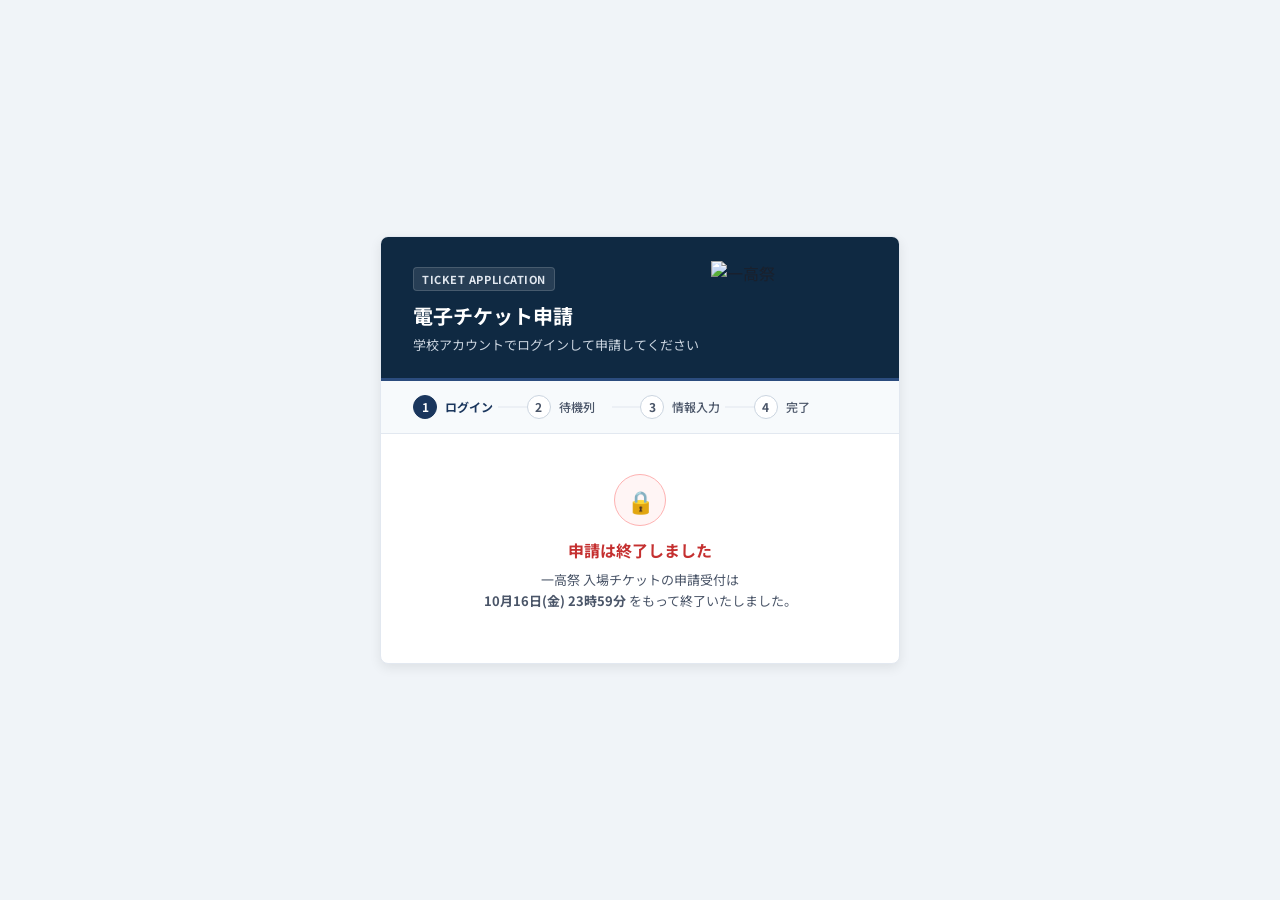
==== ticket-form/index.html @ 7c97e01b "Update index.html" ====
<!DOCTYPE html>
<html lang="ja">
<head>
  <meta charset="UTF-8">
  <meta name="viewport" content="width=device-width, initial-scale=1">
  <title>一高祭 入場チケット申請</title>
  <link rel="icon" href="logo_sc.png" type="image/png">
  <link rel="preconnect" href="https://fonts.googleapis.com">
  <link rel="preconnect" href="https://fonts.gstatic.com" crossorigin>
  <link href="https://fonts.googleapis.com/css2?family=Noto+Sans+JP:wght@400;500;700&display=swap" rel="stylesheet">
  <script src="https://accounts.google.com/gsi/client" async defer></script>
  <!-- Google tag (gtag.js) -->
<script async src="https://www.googletagmanager.com/gtag/js?id=G-7MCVTZVKM4"></script>
<script>
  window.dataLayer = window.dataLayer || [];
  function gtag(){dataLayer.push(arguments);}
  gtag('js', new Date());

  gtag('config', 'G-7MCVTZVKM4');
</script>
  <style>
    /* ===== リセット & ベース ===== */
    *, *::before, *::after { box-sizing: border-box; margin: 0; padding: 0; }

    :root {
      --navy:      #1a365d;
      --navy-dark: #0f2942;
      --navy-mid:  #2b4c7e;
      --gold:      #c59b27;
      --gold-light:#fefcbf;
      --green:     #2f855a;
      --green-bg:  #f0fff4;
      --red:       #c53030;
      --red-bg:    #fff5f5;
      --orange:    #dd6b20;
      --gray-100:  #f7fafc;
      --gray-200:  #edf2f7;
      --gray-300:  #e2e8f0;
      --gray-400:  #cbd5e0;
      --gray-600:  #4a5568;
      --gray-800:  #1a202c;
      --white:     #ffffff;
      --radius-sm: 4px;
      --radius-md: 6px;
      --radius-lg: 8px;
      --shadow-card: 0 4px 12px rgba(0, 0, 0, 0.08);
      --transition: 0.15s ease-in-out;
    }

    @media (prefers-reduced-motion: reduce) {
      *, *::before, *::after { animation-duration: 0.01ms !important; transition-duration: 0.01ms !important; }
    }

    html { font-size: 16px; }

    body {
      font-family: 'Noto Sans JP', -apple-system, BlinkMacSystemFont, "Segoe UI", Roboto, sans-serif;
      background-color: #f0f4f8;
      color: var(--gray-800);
      min-height: 100vh;
      display: flex;
      align-items: center;
      justify-content: center;
      padding: 20px;
    }

    /* ===== カード ===== */
    .card {
      background: var(--white);
      border-radius: var(--radius-lg);
      border: 1px solid var(--gray-300);
      box-shadow: var(--shadow-card);
      max-width: 520px;
      width: 100%;
      overflow: hidden;
      position: relative;
    }

    /* ===== ローディングオーバーレイ ===== */
    .loading-overlay {
      position: absolute;
      inset: 0;
      background: rgba(255,255,255,0.85);
      display: none;
      align-items: center;
      justify-content: center;
      z-index: 60;
    }
    .loading-overlay.show { display: flex; }
    .loading-panel {
      background: var(--white);
      padding: 20px 24px;
      border-radius: var(--radius-md);
      border: 1px solid var(--gray-300);
      display: flex;
      gap: 14px;
      align-items: center;
      box-shadow: 0 4px 12px rgba(0,0,0,0.1);
      min-width: 220px;
    }
    .loader {
      width: 28px; height: 28px;
      border-radius: 50%;
      border: 3px solid var(--gray-200);
      border-top-color: var(--navy);
      animation: spin 0.8s linear infinite;
      flex-shrink: 0;
    }
    .loading-text { font-size: 14px; color: var(--gray-800); font-weight: 700; }
    @keyframes spin { to { transform: rotate(360deg); } }

    /* ===== ヘッダー ===== */
    .card-header {
      background: var(--navy-dark);
      padding: 28px 32px 24px;
      position: relative;
      border-bottom: 3px solid var(--navy-mid);
    }
    .header-badge {
      display: inline-block;
      background: rgba(255,255,255,0.1);
      color: #e2e8f0;
      font-size: 11px;
      font-weight: 700;
      letter-spacing: 0.05em;
      padding: 3px 8px;
      border-radius: var(--radius-sm);
      margin-bottom: 12px;
      border: 1px solid rgba(255,255,255,0.15);
    }
    .card-header h1 {
      color: var(--white);
      font-size: 20px;
      font-weight: 700;
      line-height: 1.3;
      position: relative;
    }
    .card-header p {
      color: #cbd5e0;
      font-size: 13px;
      margin-top: 6px;
      position: relative;
    }
    .festival-logo {
      position: absolute;
      top: 24px;
      right: 28px;
      width: 160px;
      height: auto;
      z-index: 2;
    }

    /* ===== ステップインジケーター ===== */
    .steps {
      display: flex;
      align-items: center;
      padding: 14px 32px;
      background: var(--gray-100);
      border-bottom: 1px solid var(--gray-300);
    }
    .step {
      display: flex;
      align-items: center;
      gap: 8px;
      flex: 1;
      position: relative;
    }
    .step:not(:last-child)::after {
      content: '';
      position: absolute;
      right: 0;
      top: 50%;
      transform: translateY(-50%);
      width: calc(100% - 85px);
      height: 1px;
      background: var(--gray-300);
      left: 85px;
    }
    .step.done:not(:last-child)::after { background: var(--gray-400); }
    .step-icon {
      width: 24px; height: 24px;
      border-radius: 50%;
      background: var(--white);
      border: 1px solid var(--gray-400);
      color: var(--gray-600);
      font-size: 12px;
      font-weight: 700;
      display: flex; align-items: center; justify-content: center;
      flex-shrink: 0;
    }
    .step.active .step-icon { background: var(--navy); border-color: var(--navy); color: var(--white); }
    .step.done .step-icon { background: var(--gray-600); border-color: var(--gray-600); color: var(--white); }
    .step-label {
      font-size: 12px;
      color: var(--gray-600);
      font-weight: 500;
      white-space: nowrap;
    }
    .step.active .step-label { color: var(--navy); font-weight: 700; }
    .step.done .step-label { color: var(--gray-600); }

    /* ===== コンテンツ ===== */
    .card-body { padding: 32px; }

    /* ===== セクション表示制御 ===== */
    .section {
      display: none;
    }
    .section.active { display: block; }

    /* ===== ログイン画面 ===== */
    .login-intro {
      text-align: center;
      padding: 8px 0 20px;
    }
    .login-icon {
      width: 52px; height: 52px;
      background: var(--gray-100);
      border: 1px solid var(--gray-300);
      border-radius: 50%;
      display: flex; align-items: center; justify-content: center;
      margin: 0 auto 12px;
      font-size: 22px;
    }
    .login-intro h2 {
      font-size: 16px; font-weight: 700; color: var(--gray-800);
      margin-bottom: 6px;
    }
    .login-intro p {
      font-size: 13px; color: var(--gray-600); line-height: 1.6;
    }
    .login-divider {
      text-align: center;
      position: relative;
      margin: 20px 0;
      color: var(--gray-600);
      font-size: 12px;
    }
    .login-divider::before, .login-divider::after {
      content: '';
      position: absolute;
      top: 50%; width: 35%; height: 1px;
      background: var(--gray-300);
    }
    .login-divider::before { left: 0; }
    .login-divider::after { right: 0; }
    .google-btn-wrap {
      display: flex; justify-content: center;
    }
    .info-box {
      background: var(--gray-100);
      border: 1px solid var(--gray-300);
      border-radius: var(--radius-sm);
      padding: 12px;
      font-size: 12px;
      color: var(--gray-600);
      display: flex; gap: 8px; align-items: flex-start;
      margin-top: 20px;
      line-height: 1.5;
    }
    .info-box .icon { flex-shrink: 0; color: var(--navy); }

    /* ===== 待機列画面 ===== */
    .waiting-wrap {
      text-align: center;
      padding: 8px 0 4px;
    }

    .waiting-icon {
      width: 64px;
      height: 64px;
      margin: 0 auto 16px;
      border-radius: 50%;
      background: var(--gray-100);
      border: 1px solid var(--gray-300);
      display: flex;
      align-items: center;
      justify-content: center;
      font-size: 28px;
    }

    .waiting-wrap h2 {
      font-size: 18px;
      font-weight: 700;
      color: var(--gray-800);
      margin-bottom: 8px;
    }

    .waiting-wrap > p {
      font-size: 13px;
      color: var(--gray-600);
      line-height: 1.6;
    }

    .waiting-position-card {
      margin: 22px 0 16px;
      padding: 20px 16px;
      background: var(--gray-100);
      border: 1px solid var(--gray-300);
      border-radius: var(--radius-md);
    }

    .waiting-position-label {
      font-size: 12px;
      color: var(--gray-600);
      margin-bottom: 4px;
    }

    .waiting-position {
      font-size: 34px;
      line-height: 1.2;
      font-weight: 700;
      color: var(--navy);
    }

    .waiting-position small {
      font-size: 16px;
      font-weight: 700;
    }

    .waiting-time {
      margin-top: 12px;
      font-size: 13px;
      color: var(--gray-600);
    }

    .waiting-time strong {
      color: var(--gray-800);
    }

    .waiting-progress {
      height: 5px;
      margin-top: 20px;
      background: var(--gray-200);
      border-radius: 3px;
      overflow: hidden;
    }

    .waiting-progress::before {
      content: '';
      display: block;
      width: 35%;
      height: 100%;
      background: var(--navy);
      border-radius: 3px;
      animation: waitingProgress 1.6s ease-in-out infinite alternate;
    }

    @keyframes waitingProgress {
      from { transform: translateX(-100%); }
      to { transform: translateX(285%); }
    }

    .waiting-note {
      margin-top: 18px;
      padding: 12px;
      text-align: left;
      background: var(--red-bg);
      border: 1px solid #feb2b2;
      border-radius: var(--radius-sm);
      color: var(--red);
      font-size: 12px;
      line-height: 1.6;
    }

    .waiting-status {
      margin-top: 12px;
      font-size: 11px;
      color: var(--gray-600);
    }

    /* ===== ユーザー情報バー ===== */
    .user-bar {
      display: flex;
      align-items: center;
      gap: 8px;
      background: var(--gray-100);
      border: 1px solid var(--gray-300);
      border-radius: var(--radius-sm);
      padding: 10px 12px;
      margin-bottom: 24px;
      font-size: 13px;
      color: var(--navy);
      font-weight: 500;
    }
    .user-bar .icon { font-size: 16px; }

    /* ===== フォームグループ ===== */
    .form-group { margin-bottom: 20px; }
    .form-label {
      display: flex;
      align-items: center;
      gap: 6px;
      font-size: 13px;
      font-weight: 700;
      color: var(--gray-800);
      margin-bottom: 6px;
    }
    .form-label .label-icon { font-size: 14px; }
    .required-badge {
      font-size: 10px;
      background: var(--red);
      color: white;
      padding: 1px 5px;
      border-radius: 2px;
      font-weight: 500;
    }

    input[type="text"] {
      width: 100%;
      padding: 10px 12px;
      border: 1px solid var(--gray-400);
      border-radius: var(--radius-sm);
      font-size: 14px;
      font-family: inherit;
      color: var(--gray-800);
      background: var(--white);
      transition: border-color var(--transition);
      outline: none;
    }
    input[type="text"]:focus {
      border-color: var(--navy);
      box-shadow: 0 0 0 2px rgba(26,54,93,0.15);
    }
    input[type="text"]::placeholder { color: var(--gray-400); }

    select {
      width: 100%;
      padding: 10px 12px;
      border: 1px solid var(--gray-400);
      border-radius: var(--radius-sm);
      font-size: 14px;
      font-family: inherit;
      color: var(--gray-800);
      background: var(--white);
      appearance: none;
      background-image: url("data:image/svg+xml,%3Csvg xmlns='http://www.w3.org/2000/svg' width='12' height='12' viewBox='0 0 24 24' fill='none' stroke='%234a5568' stroke-width='2'%3E%3Cpath d='M6 9l6 6 6-6'/%3E%3C/svg%3E");
      background-repeat: no-repeat;
      background-position: right 12px center;
      cursor: pointer;
      transition: border-color var(--transition);
      outline: none;
    }
    select:focus {
      border-color: var(--navy);
      box-shadow: 0 0 0 2px rgba(26,54,93,0.15);
    }

    /* 利用規約同意チェックボックス */
    .terms-group {
      margin-bottom: 20px;
      padding: 12px;
      background: var(--gray-100);
      border: 1px solid var(--gray-300);
      border-radius: var(--radius-sm);
    }
    .checkbox-label {
      display: flex;
      align-items: center;
      gap: 8px;
      font-size: 13px;
      color: var(--gray-800);
      cursor: pointer;
      user-select: none;
    }
    .checkbox-label input[type="checkbox"] {
      width: 16px;
      height: 16px;
      accent-color: var(--navy);
      cursor: pointer;
    }
    .terms-link {
      color: var(--navy);
      font-weight: 700;
      text-decoration: underline;
    }
    .terms-link:hover {
      color: var(--navy-mid);
    }

    /* ===== 時間帯選択カード ===== */
    .time-options {
      display: grid;
      grid-template-columns: repeat(3, 1fr);
      gap: 8px;
    }
    .time-option {
      border: 1px solid var(--gray-300);
      border-radius: var(--radius-md);
      padding: 12px 6px;
      text-align: center;
      cursor: pointer;
      background: var(--white);
      transition: all var(--transition);
      position: relative;
      outline: none;
    }
    .time-option .time-note {
      font-size: 10px;
      line-height: 1.4;
      color: var(--gray-600);
      margin-top: 6px;
    }
    .time-option.selected .time-note { color: var(--navy-mid); }
    .time-option.full .time-note { color: var(--gray-400); }
    .time-option:hover:not(.full) {
      border-color: var(--navy-mid);
      background: var(--gray-100);
    }
    .time-option:focus-visible {
      border-color: var(--navy);
      box-shadow: 0 0 0 2px rgba(26,54,93,0.2);
    }
    .time-option.selected {
      border: 2px solid var(--navy);
      background: #f7fafc;
    }
    .time-option.selected::before {
      content: '✓';
      position: absolute;
      top: 6px; right: 8px;
      font-size: 12px;
      color: var(--navy);
      font-weight: 700;
    }
    .time-option.full {
      background: var(--gray-100);
      color: var(--gray-400);
      cursor: not-allowed;
      border-color: var(--gray-200);
    }
    .time-option .time-label {
      font-weight: 700;
      font-size: 13px;
      color: var(--gray-800);
      margin-bottom: 6px;
    }
    .time-option.selected .time-label { color: var(--navy); }
    .time-option.full .time-label { color: var(--gray-400); }

    /* 残席バー */
    .capacity-bar {
      height: 4px;
      background: var(--gray-200);
      border-radius: 2px;
      overflow: hidden;
      margin: 6px 0;
    }
    .capacity-fill {
      height: 100%;
      background: var(--navy);
      transition: width 0.3s ease;
    }
    .capacity-fill.few { background: var(--orange); }
    .capacity-fill.none { background: var(--red); }

    .remaining {
      font-size: 11px;
      font-weight: 500;
    }
    .remaining.ok   { color: var(--gray-600); }
    .remaining.few  { color: var(--orange); font-weight: 700; }
    .remaining.none { color: var(--red); font-weight: 700; }

    /* ===== ボタン ===== */
    .btn {
      width: 100%;
      padding: 12px 16px;
      border: 1px solid transparent;
      border-radius: var(--radius-sm);
      font-size: 15px;
      font-weight: 700;
      font-family: inherit;
      cursor: pointer;
      display: flex;
      align-items: center;
      justify-content: center;
      gap: 6px;
      transition: all var(--transition);
      outline: none;
      min-height: 46px;
    }
    .btn-primary {
      background: var(--navy);
      color: var(--white);
    }
    .btn-primary:hover:not(:disabled) {
      background: var(--navy-dark);
    }
    .btn-primary:active:not(:disabled) { background: #0a192f; }
    .btn-primary:disabled {
      background: var(--gray-400);
      cursor: not-allowed;
    }
    .btn-secondary {
      background: var(--white);
      color: var(--gray-800);
      border-color: var(--gray-400);
    }
    .btn-secondary:hover:not(:disabled) {
      background: var(--gray-100);
      border-color: var(--gray-600);
    }
    .btn-spinner {
      width: 16px; height: 16px;
      border: 2px solid rgba(255,255,255,0.3);
      border-top-color: white;
      border-radius: 50%;
      animation: spin 0.7s linear infinite;
      flex-shrink: 0;
    }

    /* ===== エラー ===== */
    .error-msg {
      display: none;
      align-items: center;
      gap: 8px;
      background: var(--red-bg);
      border: 1px solid #feb2b2;
      border-radius: var(--radius-sm);
      color: var(--red);
      font-size: 13px;
      padding: 10px 12px;
      margin-bottom: 16px;
    }
    .error-msg.show { display: flex; }
    .error-msg .icon { flex-shrink: 0; font-size: 14px; }

    /* ===== 申請済み画面 ===== */
    .already-er {
      display: flex;
      align-items: center;
      gap: 12px;
      margin-bottom: 20px;
    }
    .already-icon {
      width: 40px; height: 40px; flex-shrink: 0;
      border-radius: 50%;
      background: var(--green-bg);
      border: 1px solid #c6f6d5;
      display: flex; align-items: center; justify-content: center;
      font-size: 18px;
      color: var(--green);
    }
    .already-er h2 {
      font-size: 16px;
      font-weight: 700;
      color: var(--gray-800);
    }
    .already-er p {
      font-size: 12px;
      color: var(--gray-600);
      margin-top: 2px;
    }
    .info-card {
      background: var(--gray-100);
      border: 1px solid var(--gray-300);
      border-radius: var(--radius-md);
      padding: 12px 16px;
      margin-bottom: 20px;
    }
    .info-row {
      display: flex;
      align-items: center;
      justify-content: space-between;
      padding: 8px 0;
      font-size: 13px;
    }
    .info-row:not(:last-child) {
      border-bottom: 1px solid var(--gray-300);
    }
    .info-row .key {
      color: var(--gray-600);
      display: flex; align-items: center; gap: 6px;
    }
    .info-row .val {
      font-weight: 700;
      color: var(--gray-800);
    }
    .ticket-status {
      display: inline-flex;
      align-items: center;
      gap: 4px;
      font-size: 11px;
      font-weight: 700;
      padding: 2px 8px;
      border-radius: var(--radius-sm);
    }
    .ticket-status.issued {
      background: var(--green-bg);
      color: var(--green);
      border: 1px solid #9ae6b4;
    }
    .ticket-status.pending {
      background: var(--gold-light);
      color: #744210;
      border: 1px solid #f6e05e;
    }
    .edit-note {
      font-size: 12px;
      color: var(--gray-600);
      text-align: center;
      margin-bottom: 16px;
      line-height: 1.5;
    }

    /* ===== 完了画面 ===== */
    .success-wrap {
      text-align: center;
      padding: 8px 0;
    }
    .success-icon {
      width: 56px; height: 56px;
      background: var(--green-bg);
      border: 1px solid #c6f6d5;
      border-radius: 50%;
      display: flex; align-items: center; justify-content: center;
      font-size: 24px;
      margin: 0 auto 16px;
    }
    .success-wrap h2 {
      font-size: 18px;
      font-weight: 700;
      color: var(--gray-800);
      margin-bottom: 8px;
    }
    .success-wrap p {
      font-size: 13px;
      color: var(--gray-600);
      line-height: 1.6;
    }
    .success-note {
      background: var(--gray-100);
      border: 1px solid var(--gray-300);
      border-radius: var(--radius-sm);
      padding: 12px;
      font-size: 12px;
      color: var(--gray-600);
      margin-top: 20px;
      text-align: left;
      display: flex; gap: 8px; align-items: flex-start;
      line-height: 1.5;
    }

    /* ===== レスポンシブ ===== */
    @media (max-width: 480px) {
      body { padding: 12px; }
      .card-body { padding: 20px; }
      .card-er { padding: 20px; }
      .steps { padding: 12px 20px; }
      .card-er h1 { font-size: 18px; }
      .festival-logo { width: 120px; top: 20px; right: 16px; }
      .steps { gap: 2px; }
      .step { min-width: 0; }
      .step-label { display: none; }
      .step:not(:last-child)::after { left: 32px; width: calc(100% - 32px); }
    }
  </style>
</head>
<body>

<div class="card" role="main">
  <!-- ローディングオーバーレイ -->
  <div class="loading-overlay" id="loadingOverlay" aria-hidden="true">
    <div class="loading-panel" role="status" aria-live="polite">
      <div class="loader" aria-hidden="true"></div>
      <div class="loading-text" id="loadingText">読み込み中...</div>
    </div>
  </div>
  <!-- ヘッダー -->
  <div class="card-header">
    <div class="header-badge">TICKET APPLICATION</div>
    <img src="ikko-sai-logoo.png" class="festival-logo" alt="一高祭">
    <h1>電子チケット申請</h1>
    <p>学校アカウントでログインして申請してください</p>
  </div>

  <!-- ステップインジケーター -->
  <div class="steps" role="navigation" aria-label="申請ステップ">
    <div class="step active" id="step1" aria-current="step">
      <div class="step-icon" aria-hidden="true">1</div>
      <span class="step-label">ログイン</span>
    </div>
    <div class="step" id="step2">
      <div class="step-icon" aria-hidden="true">2</div>
      <span class="step-label">待機列</span>
    </div>
    <div class="step" id="step3">
      <div class="step-icon" aria-hidden="true">3</div>
      <span class="step-label">情報入力</span>
    </div>
    <div class="step" id="step4">
      <div class="step-icon" aria-hidden="true">4</div>
      <span class="step-label">完了</span>
    </div>
  </div>

  <div class="card-body">

    <!-- ① ログイン画面 -->
    <div class="section active" id="loginSection" role="region" aria-label="ログイン">
      <div class="login-intro" id="loginIntro">
        <div class="login-icon" aria-hidden="true">🔑</div>
        <h2>学校アカウントでログイン</h2>
        <p>申請には学校のGoogleアカウント<br>（@g.bears.ed.jp）が必要です</p>
      </div>

      <div class="login-divider" id="loginDivider" aria-hidden="true">認証</div>

      <div class="google-btn-wrap" id="googleBtnWrap">
        <div id="g_id_onload"
          data-client_id="254956450031-t49krcv9oncctqnvjbh5dmempvo418su.apps.googleusercontent.com"
          data-callback="handleCredential"
          data-auto_prompt="false">
        </div>
        <div class="g_id_signin" data-type="standard" data-size="large" data-text="signin_with" data-shape="rectangular" data-logo_alignment="left"></div>
      </div>

      <div class="info-box" id="loginInfoBox" role="note">
        <span class="icon" aria-hidden="true">ⓘ</span>
        <span>個人のGoogleアカウントではログインできません。学校から配付されたアカウントをお使いください。</span>
      </div>

      <div class="error-msg" id="loginError" role="alert" aria-live="assertive">
        <span id="loginErrorText"></span>
      </div>
    </div>

    <!-- ② 待機列画面 -->
    <div class="section" id="waitingSection" role="region" aria-label="待機列">
      <div class="waiting-wrap">
        <h2>ただいま待機列でお待ちください</h2>
        <p>
          現在、申請が集中しているため、順番にご案内しています。<br>
          順番が来ると自動的に申請画面へ切り替わります。
        </p>

        <div class="waiting-position-card">
          <div class="waiting-position-label">あなたの前にいる人数</div>
          <div class="waiting-position" id="waitingPosition">—<small>人</small></div>
          <div class="waiting-time">
            予想待機時間：<strong id="waitingTime">—</strong>
          </div>
          <div class="waiting-progress" aria-hidden="true"></div>
        </div>

        <div class="waiting-note" role="note">
          <strong>⚠ ページをリロードしないでください</strong><br>
          ページをリロードすると、現在の待機列の情報が失われ、<strong>再度最後尾から並び直し</strong>になります。
        </div>

        <div class="waiting-status" id="waitingStatus" aria-live="polite">
          順番を確認しています...
        </div>
      </div>
    </div>

    <!-- ③ 申請済み画面 -->
    <div class="section" id="alreadySection" role="region" aria-label="申請済み確認">
      <div class="already-header">
        <div class="already-icon" aria-hidden="true">✓</div>
        <div>
          <h2>申請を受け付けています</h2>
          <p>以下の内容で申請が完了しています</p>
        </div>
      </div>

      <div class="info-card" role="table" aria-label="申請内容">
        <div class="info-row" role="row">
          <span class="key" role="rowheader">入場時間帯</span>
          <span class="val" id="alreadyTime" role="cell">—</span>
        </div>
        <div class="info-row" role="row">
          <span class="key" role="rowheader">申請枚数</span>
          <span class="val" id="alreadyCount" role="cell">—</span>
        </div>
        <div class="info-row" role="row">
          <span class="key" role="rowheader">チケット発行</span>
          <span id="alreadyStatus" role="cell">—</span>
        </div>
      </div>

      <p class="edit-note">
        回答を変更したい場合は「申請内容を編集する」から修正できます。<br>
        <strong>チケット発行済みの場合は編集できません。</strong>
      </p>

      <button class="btn btn-secondary" id="editBtn" onclick="startEdit()">
        申請内容を編集する
      </button>
    </div>

    <!-- ④ フォーム画面 -->
    <div class="section" id="formSection" role="region" aria-label="申請フォーム">
      <div class="user-bar" id="userInfo" aria-label="ログイン中のアカウント">
        <span class="icon" aria-hidden="true">👤</span>
        <span id="userEmail">—</span>
      </div>

      <div class="error-msg" id="formError" role="alert" aria-live="assertive">
        <span class="icon" aria-hidden="true">⚠️</span>
        <span id="formErrorText"></span>
      </div>

      <div class="form-group">
        <label class="form-label" for="name">
          4桁番号+名前（空白なし）
          <span class="required-badge" aria-label="必須">必須</span>
        </label>
        <input type="text" id="name" placeholder="例：2328中村圭孝" autocomplete="name"
               aria-required="true" aria-describedby="nameHint">
        <p id="nameHint" style="font-size:12px; color:var(--gray-600); margin-top:4px;">
          チケットに印字されます。正確に入力してください。
        </p>
      </div>

      <div class="form-group">
        <fieldset style="border:none; padding:0; margin:0;">
          <legend class="form-label">
            入場時間帯
            <span class="required-badge" aria-label="必須">必須</span>
          </legend>
          <div class="time-options" role="radiogroup" aria-label="入場時間帯を選択">
            <div class="time-option" id="opt-a" role="radio" aria-checked="false" tabindex="0"
                 onclick="selectTime('a')" onkeydown="if(event.key==='Enter'||event.key===' ')selectTime('a')">
              <div class="time-label">Aパート（9:40）</div>
              <div class="capacity-bar" aria-hidden="true">
                <div class="capacity-fill" id="fill-a" style="width:0%"></div>
              </div>
              <div class="remaining" id="remaining-a" aria-live="polite">—</div>
              <div class="time-note">※ステージ部門参加生徒の関係者のみ選択可</div>
            </div>
            <div class="time-option" id="opt-b" role="radio" aria-checked="false" tabindex="0"
                 onclick="selectTime('b')" onkeydown="if(event.key==='Enter'||event.key===' ')selectTime('b')">
              <div class="time-label">Bパート（11:00）</div>
              <div class="capacity-bar" aria-hidden="true">
                <div class="capacity-fill" id="fill-b" style="width:0%"></div>
              </div>
              <div class="remaining" id="remaining-b" aria-live="polite">—</div>
            </div>
            <div class="time-option" id="opt-c" role="radio" aria-checked="false" tabindex="0"
                 onclick="selectTime('c')" onkeydown="if(event.key==='Enter'||event.key===' ')selectTime('c')">
              <div class="time-label">Cパート（13:00）</div>
              <div class="capacity-bar" aria-hidden="true">
                <div class="capacity-fill" id="fill-c" style="width:0%"></div>
              </div>
              <div class="remaining" id="remaining-c" aria-live="polite">—</div>
            </div>
          </div>
        </fieldset>
      </div>

      <div class="form-group">
        <label class="form-label" for="count">
          希望枚数
          <span class="required-badge" aria-label="必須">必須</span>
        </label>
        <select id="count" aria-required="true">
          <option value="1">1枚</option>
          <option value="2">2枚</option>
        </select>
      </div>

      <!-- 利用規約同意領域 -->
      <div class="terms-group">
        <label class="checkbox-label" for="termsCheckbox">
          <input type="checkbox" id="termsCheckbox" onchange="toggleSubmitBtn()">
          <span><a href="https://www.dai1-sc.online/ticket-form/terms" target="_blank" class="terms-link">利用規約</a>に同意します</span>
        </label>
      </div>

      <button class="btn btn-primary" id="submitBtn" onclick="submitForm()" disabled>
        <span id="submitLabel">申請する</span>
      </button>
    </div>

    <!-- ⑤ 完了画面 -->
    <div class="section" id="successSection" role="region" aria-label="申請完了">
      <div class="success-wrap">
        <div class="success-icon" aria-hidden="true">✓</div>
        <h2>申請が完了しました</h2>
        <p>登録されたアカウントへ確認メールをお送りしました。<br>申請内容は、チケットが発行されるまで編集可能です。</p>
        <div class="success-note" role="note">
          <span aria-hidden="true">ⓘ</span>
          <span>メールが届かない場合は、迷惑メールフォルダをご確認ください。<br>
また、ドメイン指定受信や受信拒否設定をされている場合は、「@g.bears.ed.jp」からのメールを受信できるよう設定してください。</span>
        </div>
      </div>
    </div>

   </div><!-- /card-body -->
</div><!-- /card -->

<script>
  // Google Sign-In コールバック
  window.handleCredential = handleCredential;

  /* ===== 申請受付日時設定 ===== */
  const APPLICATION_START_AT = new Date("2026-10-09T12:00:00+09:00");
  const APPLICATION_START_LABEL = "10月09日12時00分";

  const APPLICATION_END_AT = new Date("2026-10-16T23:59:00+09:00");
  const APPLICATION_END_LABEL = "10月16日(金) 23時59分";

  /* 申請終了画面の表示処理 */
  function showApplicationClosedState() {
    stopPolling();
    stopWaitingPolling();

    const intro = document.getElementById("loginIntro");
    const divider = document.getElementById("loginDivider");
    const googleWrap = document.getElementById("googleBtnWrap");
    const infoBox = document.getElementById("loginInfoBox");
    const error = document.getElementById("loginError");

    intro.innerHTML = `
      <div class="login-icon" style="background:var(--red-bg); border-color:#feb2b2; color:var(--red);" aria-hidden="true">🔒</div>
      <h2 style="color:var(--red);">申請は終了しました</h2>
      <p style="margin-top:8px;">一高祭 入場チケットの申請受付は<br><strong>${APPLICATION_END_LABEL}</strong> をもって終了いたしました。</p>
    `;

    if (divider) divider.style.display = "none";
    if (googleWrap) googleWrap.style.display = "none";
    if (infoBox) infoBox.style.display = "none";
    if (error) error.style.display = "none";

    setStep(1);
    showSection('loginSection');
  }

  /* 申請開始前画面の表示処理 */
  function showLoginBlockedState() {
    const intro = document.getElementById("loginIntro");
    const divider = document.getElementById("loginDivider");
    const googleWrap = document.getElementById("googleBtnWrap");
    const infoBox = document.getElementById("loginInfoBox");
    const error = document.getElementById("loginError");

    intro.innerHTML = `
      <h2>申請開始前です</h2>
      <p>申請開始は${APPLICATION_START_LABEL}からです。<br>開始時刻になったら、この画面を再読み込みしてください。</p>
    `;

    if (divider) divider.style.display = "none";
    if (googleWrap) googleWrap.style.display = "none";
    if (infoBox) infoBox.style.display = "none";
    if (error) error.style.display = "none";

    // 開始時刻になったら自動で再読込
    const waitMs = APPLICATION_START_AT.getTime() - Date.now();
    if (waitMs > 0) {
      setTimeout(() => {
        window.location.reload();
      }, waitMs + 1000);
    }
  }

  /* 申請期間のチェック */
  function checkApplicationPeriod() {
    const now = new Date();
    
    // 終了時間を超えている場合
    if (now > APPLICATION_END_AT) {
      showApplicationClosedState();
      return false;
    }
    
    // 開始時間前の場合
    if (now < APPLICATION_START_AT) {
      showLoginBlockedState();
      return false;
    }

    return true;
  }

  document.addEventListener("DOMContentLoaded", function() {
    if (!checkApplicationPeriod()) {
      return;
    }

    // 23:59を迎えた時に自動的に「申請は終了しました」に切り替えるタイマー
    const msUntilEnd = APPLICATION_END_AT.getTime() - Date.now();
    if (msUntilEnd > 0) {
      setTimeout(() => {
        showApplicationClosedState();
      }, msUntilEnd);
    }

    const popup = document.getElementById("testPopup");
    if (popup) {
      popup.addEventListener("click", function(e) {
        if (e.target === popup) {
          closePopup();
        }
      });
    }

    // Google Sign-In ボタンの再レンダリング
    if (window.google && window.google.accounts && window.google.accounts.id) {
      google.accounts.id.renderButton(
        document.querySelector('.g_id_signin'),
        { theme: 'outline', size: 'large' }
      );
    }
  });

  const GAS_URL = "https://script.google.com/macros/s/AKfycbxdMLfj6qHITIEInB52DC1DJqojKlb-dWb43AoqMchlkCFyuqRpZtqB_0u6vcFydGw/exec";
  const ALLOWED_DOMAIN = "g.bears.ed.jp";

  // パートごとの定員を設定
  const CAPACITY = {
    a: 500,
    b: 800,
    c: 800
  };

  const TIME_PARTS = ["a", "b", "c"];
  const TIME_LABELS = {
    a: "Aパート（9:40）",
    b: "Bパート（11:00）",
    c: "Cパート（13:00）"
  };

  let userEmail = "";
  let selectedTime = "";
  let isEdit = false;

  // セッション（待機列）管理
  let sessionId = "";
  let waitingPollId = null;
  const WAITING_POLL_MS = 3000;

  // ポーリング制御
  let pollingIntervalId = null;
  const POLL_MS = 3000;

  let loadingCount = 0;
  function showLoading(msg = "読み込み中...") {
    loadingCount++;
    const ov = document.getElementById('loadingOverlay');
    const txt = document.getElementById('loadingText');
    txt.textContent = msg;
    ov.classList.add('show');
    ov.setAttribute('aria-hidden', 'false');
  }
  function hideLoading(force = false) {
    if (force) loadingCount = 0;
    else loadingCount = Math.max(0, loadingCount - 1);
    if (loadingCount === 0) {
      const ov = document.getElementById('loadingOverlay');
      ov.classList.remove('show');
      ov.setAttribute('aria-hidden', 'true');
    }
  }

  /* ===== 利用規約チェックボックスによる送信ボタン有効化/無効化 ===== */
  function toggleSubmitBtn() {
    const chk = document.getElementById("termsCheckbox");
    const btn = document.getElementById("submitBtn");
    btn.disabled = !chk.checked;
  }

  /* ===== ステップ更新 ===== */
  function setStep(active) {
    [1, 2, 3, 4].forEach(n => {
      const el = document.getElementById('step' + n);
      el.classList.remove('active', 'done');
      el.removeAttribute('aria-current');
      const icon = el.querySelector('.step-icon');
      if (n < active) {
        el.classList.add('done');
        icon.textContent = '✓';
      } else if (n === active) {
        el.classList.add('active');
        el.setAttribute('aria-current', 'step');
        icon.textContent = n;
      } else {
        icon.textContent = n;
      }
    });
  }

  /* ===== セクション切替 ===== */
  function showSection(id) {
    document.querySelectorAll('.section').forEach(s => s.classList.remove('active'));
    document.getElementById(id).classList.add('active');

    if (id === 'formSection') {
      showLoading('残席情報を取得しています...');
      startPolling();
    } else {
      stopPolling();
    }
  }

  /* ===== ポーリングの開始／停止 ===== */
  function startPolling() {
    if (pollingIntervalId) return;
    loadRemaining();
    pollingIntervalId = setInterval(() => {
      loadRemaining();
    }, POLL_MS);
  }

  function stopPolling() {
    if (pollingIntervalId) {
      clearInterval(pollingIntervalId);
      pollingIntervalId = null;
    }
  }

  document.addEventListener('visibilitychange', () => {
    if (document.hidden) {
      stopPolling();
    } else {
      if (new Date() > APPLICATION_END_AT) {
        showApplicationClosedState();
        return;
      }
      if (document.getElementById('formSection').classList.contains('active')) {
        startPolling();
      } else if (document.getElementById('waitingSection').classList.contains('active')) {
        checkWaitingStatus();
        if (!waitingPollId) startWaitingPolling();
      }
    }
  });

  /* ===== エラー表示 ===== */
  function showError(id, msg) {
    const el = document.getElementById(id);
    const textEl = document.getElementById(id + 'Text');
    if (msg) {
      textEl.textContent = msg;
      el.classList.add('show');
    } else {
      el.classList.remove('show');
    }
  }

  /* ===== Google ログイン ===== */
  function handleCredential(response) {
    if (new Date() > APPLICATION_END_AT) {
      showApplicationClosedState();
      return;
    }

    showLoading('アカウント確認中...');

    try {
      const base64Url = response.credential.split('.')[1];
      const base64 = base64Url.replace(/-/g, '+').replace(/_/g, '/');
      const jsonPayload = decodeURIComponent(
        atob(base64).split('').map(c =>
          '%' + ('00' + c.charCodeAt(0).toString(16)).slice(-2)
        ).join('')
      );
      const payload = JSON.parse(jsonPayload);
      const email = payload.email;

      if (!email.endsWith("@" + ALLOWED_DOMAIN)) {
        hideLoading();
        showError('loginError', '学校のアカウント（@g.bears.ed.jp）でログインしてください。個人アカウントは使用できません。');
        return;
      }

      userEmail = email;
      document.getElementById("userEmail").textContent = "ログイン中：" + email;

      fetch(GAS_URL + "?mode=check&email=" + encodeURIComponent(email))
        .then(res => res.json())
        .then(data => {
          if (data.exists) {
            const timeLabel = TIME_LABELS[data.time] || data.time;
            document.getElementById("alreadyTime").textContent = timeLabel;
            document.getElementById("alreadyCount").textContent = data.count + "枚";
            const statusEl = document.getElementById("alreadyStatus");

            if (data.mailSent === "sent") {
              statusEl.innerHTML = '<span class="ticket-status issued">発行済み</span>';
            } else {
              statusEl.innerHTML = '<span class="ticket-status pending">準備中</span>';
            }

            setStep(3);
            hideLoading();
            showSection('alreadySection');
            return;
          }

          startApplicationSession();
        })
        .catch(() => {
          hideLoading();
          showError('loginError', '通信エラーが発生しました。ページを再読み込みしてお試しください。');
        });

    } catch (err) {
      hideLoading();
      showError('loginError', 'ログインエラー：' + err.message);
    }
  }

  /* ===== 申請セッション作成 ===== */
  function startApplicationSession() {
    fetch(GAS_URL + "?mode=get_or_create_session&email=" + encodeURIComponent(userEmail))
      .then(res => res.json())
      .then(data => {
        handleSessionCreated(data);
      })
      .catch(err => {
        hideLoading();
        console.error('getOrCreateSession failed:', err);
        showError('loginError', '申請状況の確認中にエラーが発生しました。もう一度お試しください。');
      });
  }

  function handleSessionCreated(data) {
    if (!data) {
      hideLoading();
      showError('loginError', '申請状況を確認できませんでした。もう一度お試しください。');
      return;
    }

    if (data.isBusy) {
      showLoading('アクセスが集中しています。自動的に再試行しています...');
      setTimeout(startApplicationSession, 2000);
      return;
    }

    hideLoading();

    if (data.error) {
      showError('loginError', data.error);
      return;
    }

    sessionId = data.sessionId || "";

    if (data.canProceed) {
      setStep(3);
      showSection('formSection');
      return;
    }

    setStep(2);
    updateWaitingDisplay(data.position, data.estimatedWaitTime);
    showSection('waitingSection');
    startWaitingPolling();
  }

  /* ===== 待機列ポーリング ===== */
  function startWaitingPolling() {
    stopWaitingPolling();
    checkWaitingStatus();
    waitingPollId = setInterval(checkWaitingStatus, WAITING_POLL_MS);
  }

  function stopWaitingPolling() {
    if (waitingPollId) {
      clearInterval(waitingPollId);
      waitingPollId = null;
    }
  }

  function checkWaitingStatus() {
    if (!sessionId) return;

    fetch(GAS_URL + "?mode=check_session_status&sessionId=" + encodeURIComponent(sessionId))
      .then(res => res.json())
      .then(data => {
        if (!data) return;

        if (data.isBusy) {
          document.getElementById('waitingStatus').textContent =
            '混雑のため確認を再試行しています...';
          return;
        }

        if (data.error) {
          stopWaitingPolling();
          showError('loginError', data.error);
          setStep(1);
          showSection('loginSection');
          return;
        }

        if (data.canProceed) {
          stopWaitingPolling();
          document.getElementById('waitingStatus').textContent =
            '順番になりました。申請画面へ移動します...';

          setTimeout(function() {
            setStep(3);
            showSection('formSection');
          }, 500);
          return;
        }

        updateWaitingDisplay(data.position, data.estimatedWaitTime);
      })
      .catch(err => {
        console.warn('checkSessionStatus failed:', err);
        document.getElementById('waitingStatus').textContent =
          '接続を確認しています...';
      });
  }

  function updateWaitingDisplay(position, estimatedWaitTime) {
    const positionEl = document.getElementById('waitingPosition');
    const timeEl = document.getElementById('waitingTime');
    const statusEl = document.getElementById('waitingStatus');

    const pos = Number(position) || 0;
    const wait = Number(estimatedWaitTime) || 0;
    const ahead = Math.max(0, pos - 1);

    positionEl.innerHTML = ahead + '<small>人</small>';

    if (wait > 0) {
      timeEl.textContent = '約' + wait + '分';
    } else {
      timeEl.textContent = 'まもなくご案内';
    }

    if (ahead === 0) {
      statusEl.textContent = 'まもなく申請画面へご案内します...';
    } else {
      statusEl.textContent = '自動的に順番を確認しています（約3秒ごと）';
    }
  }

  /* ===== 残席読み込み ===== */
  function loadRemaining() {
    return fetch(GAS_URL + "?mode=remaining")
      .then(res => res.json())
      .then(data => {
        TIME_PARTS.forEach(t => updateOption(t, data[t]));
        hideLoading();
      })
      .catch((err) => {
        console.warn("remaining fetch failed:", err);
        hideLoading();
      });
  }

  function updateOption(time, count) {
    const maxCap = CAPACITY[time];
    const remaining = maxCap - count;
    
    const remEl = document.getElementById("remaining-" + time);
    const fillEl = document.getElementById("fill-" + time);
    const opt = document.getElementById("opt-" + time);
    
    const usedPct = Math.min((count / maxCap) * 100, 100);

    setTimeout(() => { fillEl.style.width = usedPct + "%"; }, 100);

    if (remaining <= 0) {
      remEl.textContent = "満員";
      remEl.className = "remaining none";
      fillEl.className = "capacity-fill none";
      if (!opt.classList.contains('full')) {
        opt.classList.add("full");
        opt.setAttribute('aria-disabled', 'true');
        opt.setAttribute('tabindex', '-1');
        opt.onclick = null;
        opt.onkeydown = null;
      }

      if (selectedTime === time) {
        selectedTime = "";
        opt.classList.remove('selected');
        opt.setAttribute('aria-checked', 'false');
        showError('formError', '選択していた時間帯が満員になりました。別の時間帯を選んでください。');
      }
    } else if (remaining <= 50) {
      remEl.textContent = "残り" + remaining + "枚";
      remEl.className = "remaining few";
      fillEl.className = "capacity-fill few";
      if (opt.classList.contains('full')) {
        opt.classList.remove('full');
        opt.removeAttribute('aria-disabled');
        opt.setAttribute('tabindex', '0');
        opt.onclick = () => selectTime(time);
        opt.onkeydown = (e) => { if(e.key==='Enter'||e.key===' ') selectTime(time); };
      }
    } else {
      remEl.textContent = "残り" + remaining + "枚";
      remEl.className = "remaining ok";
      fillEl.className = "capacity-fill";
      if (opt.classList.contains('full')) {
        opt.classList.remove('full');
        opt.removeAttribute('aria-disabled');
        opt.setAttribute('tabindex', '0');
        opt.onclick = () => selectTime(time);
        opt.onkeydown = (e) => { if(e.key==='Enter'||e.key===' ') selectTime(time); };
      }
    }
  }

  /* ===== 時間帯選択 ===== */
  function selectTime(time) {
    const opt = document.getElementById("opt-" + time);
    if (opt.classList.contains("full")) return;

    selectedTime = time;
    TIME_PARTS.forEach(t => {
      const el = document.getElementById("opt-" + t);
      el.classList.remove("selected");
      el.setAttribute('aria-checked', 'false');
    });
    opt.classList.add("selected");
    opt.setAttribute('aria-checked', 'true');

    showError('formError', '');
  }

  /* ===== 申請済み → 編集 ===== */
  function startEdit() {
    if (new Date() > APPLICATION_END_AT) {
      alert("申請受付時間が終了したため、編集できません。");
      showApplicationClosedState();
      return;
    }

    showLoading('申請情報を確認しています...');
    fetch(GAS_URL + "?mode=check&email=" + encodeURIComponent(userEmail))
      .then(res => res.json())
      .then(data => {
        hideLoading();
        if (data.mailSent === "sent") {
          alert("チケットがすでに発行済みのため編集できません。\n生徒会にお問い合わせください。");
          return;
        }
        isEdit = true;
        setStep(3);
        showSection('formSection');
      })
      .catch(() => {
        hideLoading();
        alert("通信エラーが発生しました。もう一度お試しください。");
      });
  }

  let isSubmitting = false;

  const SUBMIT_MAX_RETRIES = 8;
  const SUBMIT_RETRY_DELAY_MS = 2000;
  const SUBMIT_PROCESSING_MSG =
    '申請処理中です。画面を閉じたりリロードしたりせず、そのままお待ちください。';

  function beforeUnloadDuringSubmit(e) {
    e.preventDefault();
    e.returnValue = '';
    return '';
  }

  function resetSubmitButton() {
    const btn = document.getElementById("submitBtn");
    const labelEl = document.getElementById("submitLabel");
    isSubmitting = false;
    window.removeEventListener('beforeunload', beforeUnloadDuringSubmit);
    btn.disabled = false;
    labelEl.textContent = '申請する';
  }

  async function submitForm() {
    if (isSubmitting) return;

    // 送信直前に受付終了時間チェック
    if (new Date() > APPLICATION_END_AT) {
      alert("申請受付時間は終了しました。");
      showApplicationClosedState();
      return;
    }

    const name = document.getElementById("name").value.trim();
    const count = parseInt(document.getElementById("count").value, 10);
    const termsChecked = document.getElementById("termsCheckbox").checked;

    if (!name) { showError('formError', 'お名前を入力してください。'); return; }
    if (!selectedTime) { showError('formError', '入場時間帯を選択してください。'); return; }
    if (!termsChecked) { showError('formError', '利用規約への同意が必要です。'); return; }
    showError('formError', '');

    const btn = document.getElementById("submitBtn");
    const labelEl = document.getElementById("submitLabel");
    isSubmitting = true;
    btn.disabled = true;
    labelEl.innerHTML = '<span class="btn-spinner" aria-hidden="true"></span> 送信中...';
    window.addEventListener('beforeunload', beforeUnloadDuringSubmit);

    try {
      const res = await fetch(GAS_URL + "?mode=remaining");
      const data = await res.json();
      const used = data[selectedTime];
      
      const remaining = CAPACITY[selectedTime] - used;

      if (remaining <= 0) {
        showError('formError', '選択した時間帯が満員になりました。別の時間帯を選択してください。');
        await loadRemaining();
        resetSubmitButton();
        return;
      }
      if (remaining < count) {
        showError('formError', '選択した時間帯の残り枚数が不足しています。枚数を減らすか、他の時間帯を選択してください。');
        await loadRemaining();
        resetSubmitButton();
        return;
      }
    } catch (err) {
      showError('formError', '通信エラーが発生しました。インターネット接続を確認してください。');
      resetSubmitButton();
      return;
    }

    const submitMode = isEdit ? "edit" : "submit";
    const submitUrl = GAS_URL + "?mode=" + submitMode
        + "&email=" + encodeURIComponent(userEmail)
        + "&name=" + encodeURIComponent(name)
        + "&time=" + selectedTime
        + "&count=" + count
        + "&sessionId=" + encodeURIComponent(sessionId);

    showLoading(SUBMIT_PROCESSING_MSG);
    sendSubmission(submitUrl, 0);
  }

  function sendSubmission(url, attempt) {
    fetch(url)
      .then(res => res.json())
      .then(data => {
        if (data.status === "ok") {
          hideLoading(true);
          stopPolling();
          stopWaitingPolling();
          window.removeEventListener('beforeunload', beforeUnloadDuringSubmit);
          isSubmitting = false;
          setStep(4);
          showSection('successSection');
        } else if (data.status === "busy") {
          if (attempt < SUBMIT_MAX_RETRIES) {
            const loadingTextEl = document.getElementById('loadingText');
            if (loadingTextEl) {
              loadingTextEl.textContent =
                '現在、他の方の申請を記録中です。自動的に再試行しています…（' + (attempt + 1) + '回目）';
            }
            setTimeout(() => sendSubmission(url, attempt + 1), SUBMIT_RETRY_DELAY_MS);
          } else {
            hideLoading(true);
            showError('formError', '現在アクセスが集中しています。恐れ入りますが、もう一度「申請する」ボタンを押してください。');
            resetSubmitButton();
          }
        } else if (data.status === "full") {
          hideLoading(true);
          showError('formError', '選択した時間帯が満員になりました。他の時間帯をお試しください。');
          loadRemaining();
          resetSubmitButton();
        } else {
          hideLoading(true);
          showError('formError', 'エラーが発生しました。もう一度お試しください。');
          resetSubmitButton();
        }
      })
      .catch(() => {
        if (attempt < SUBMIT_MAX_RETRIES) {
          const loadingTextEl = document.getElementById('loadingText');
          if (loadingTextEl) {
            loadingTextEl.textContent =
              '通信が不安定です。自動的に再試行しています…（' + (attempt + 1) + '回目）';
          }
          setTimeout(() => sendSubmission(url, attempt + 1), SUBMIT_RETRY_DELAY_MS);
        } else {
          hideLoading(true);
          showError('formError', '通信エラーが発生しました。インターネット接続を確認してください。');
          resetSubmitButton();
        }
      });
  }
</script>
</body>
</html>
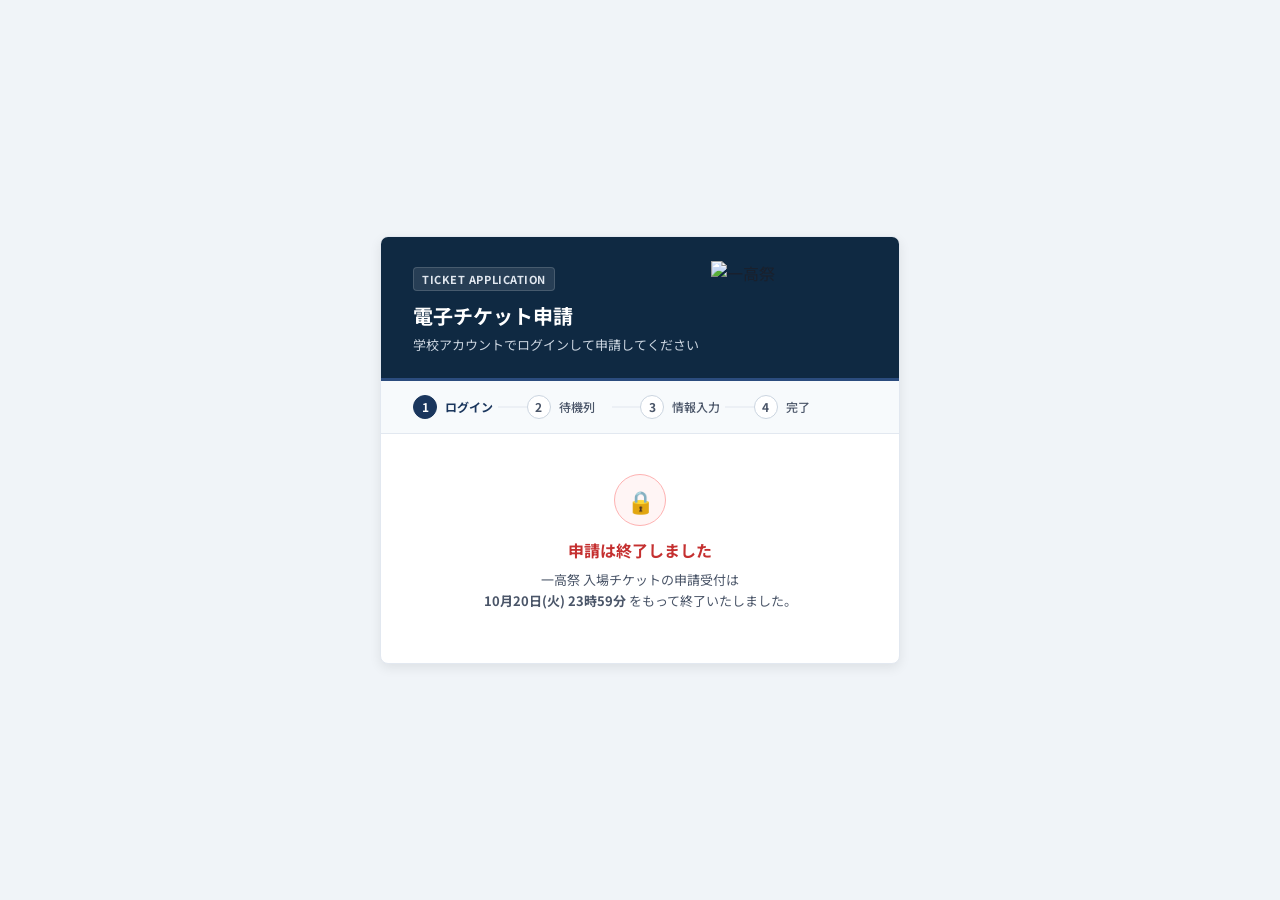
==== commit c30fe0a6: "Update application end date to October 20, 2026" ====
--- a/ticket-form/index.html
+++ b/ticket-form/index.html
@@ -999,8 +999,8 @@
   const APPLICATION_START_AT = new Date("2026-10-09T12:00:00+09:00");
   const APPLICATION_START_LABEL = "10月09日12時00分";
 
-  const APPLICATION_END_AT = new Date("2026-10-16T23:59:00+09:00");
-  const APPLICATION_END_LABEL = "10月16日(金) 23時59分";
+  const APPLICATION_END_AT = new Date("2026-10-20T23:59:00+09:00");
+  const APPLICATION_END_LABEL = "10月20日(火) 23時59分";
 
   /* 申請終了画面の表示処理 */
   function showApplicationClosedState() {
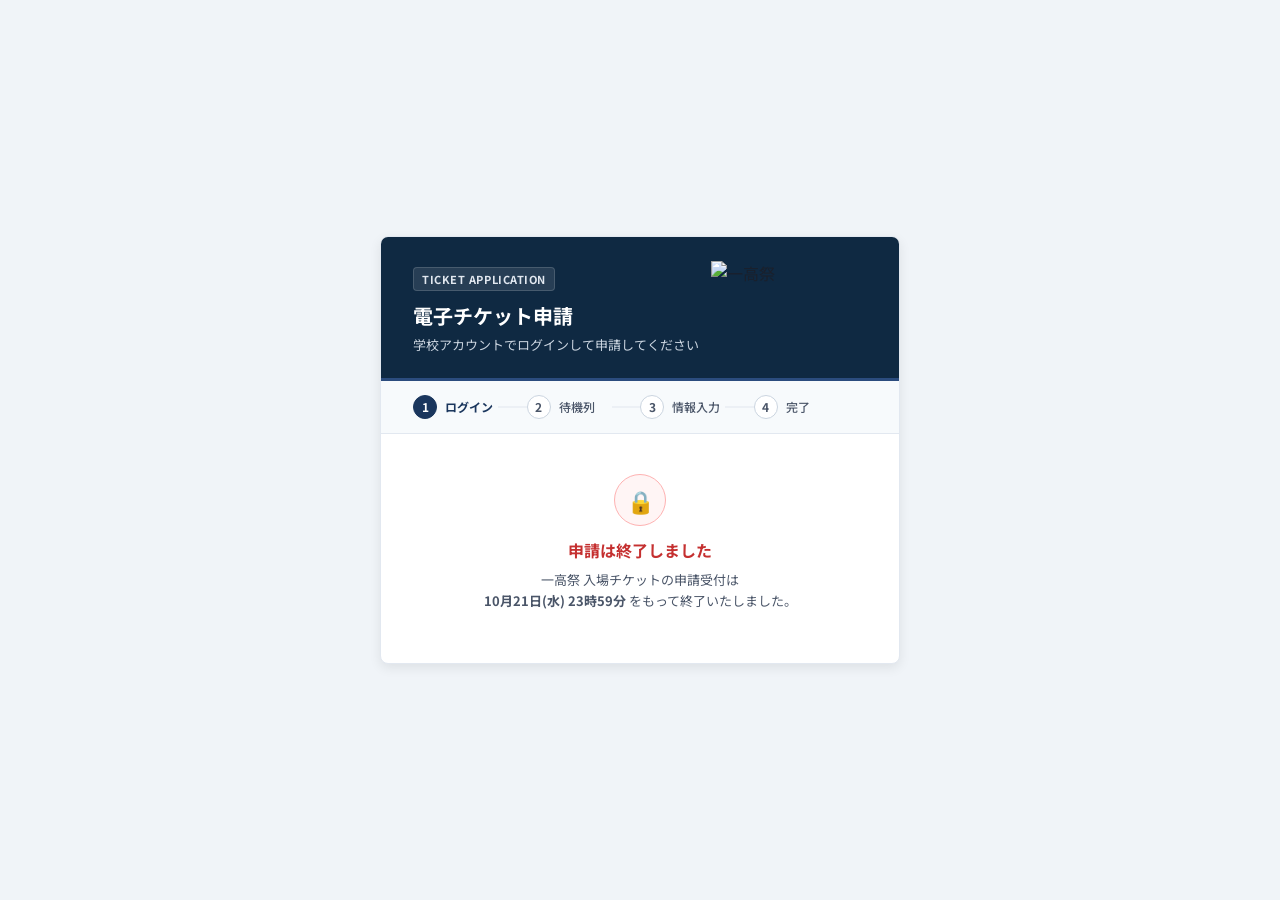
==== commit 160d2351: "Update index.html" ====
--- a/ticket-form/index.html
+++ b/ticket-form/index.html
@@ -999,8 +999,8 @@
   const APPLICATION_START_AT = new Date("2026-10-09T12:00:00+09:00");
   const APPLICATION_START_LABEL = "10月09日12時00分";
 
-  const APPLICATION_END_AT = new Date("2026-10-20T23:59:00+09:00");
-  const APPLICATION_END_LABEL = "10月20日(火) 23時59分";
+  const APPLICATION_END_AT = new Date("2026-10-21T23:59:00+09:00");
+  const APPLICATION_END_LABEL = "10月21日(水) 23時59分";
 
   /* 申請終了画面の表示処理 */
   function showApplicationClosedState() {
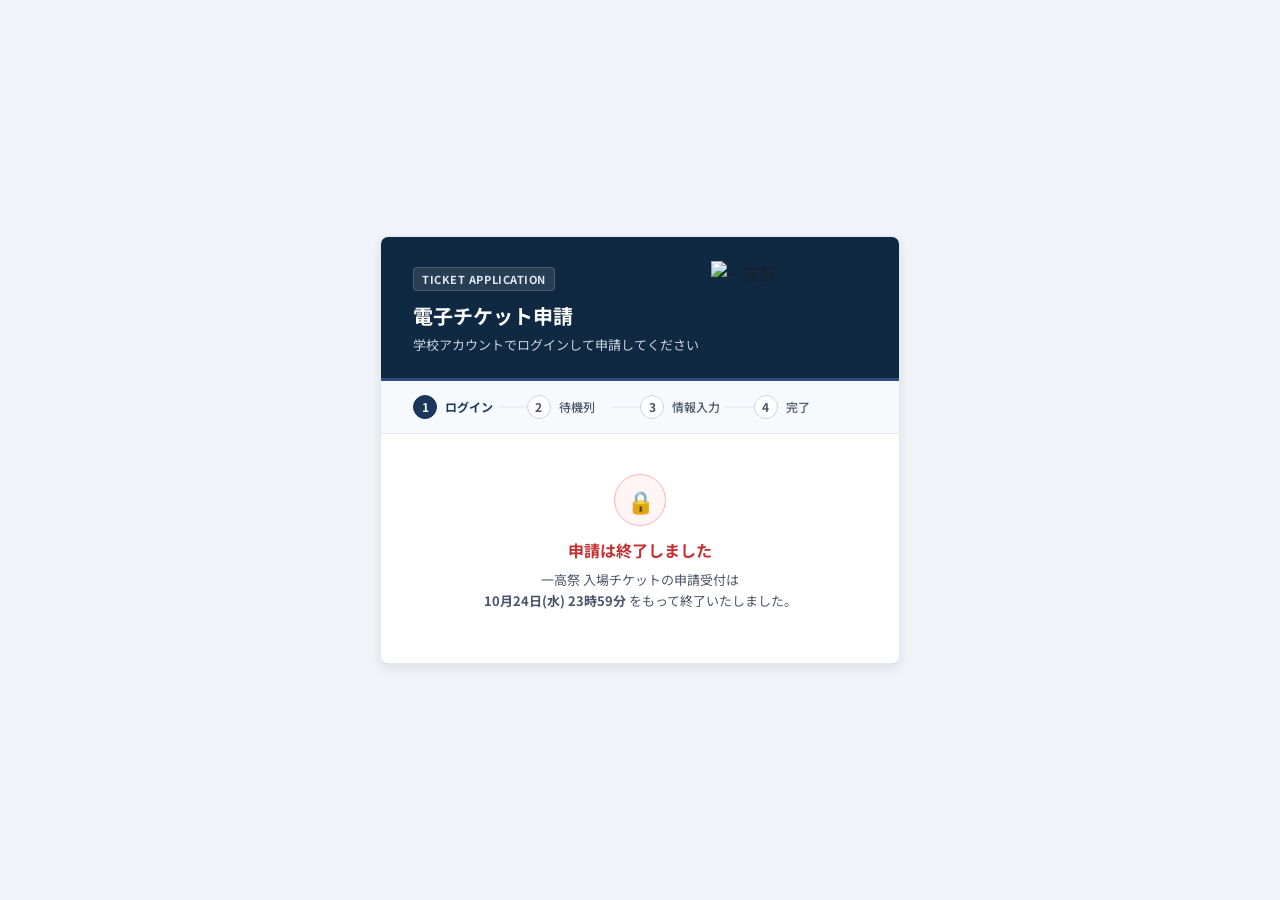
==== commit a060a268: "Update index.html" ====
--- a/ticket-form/index.html
+++ b/ticket-form/index.html
@@ -999,8 +999,8 @@
   const APPLICATION_START_AT = new Date("2026-10-09T12:00:00+09:00");
   const APPLICATION_START_LABEL = "10月09日12時00分";
 
-  const APPLICATION_END_AT = new Date("2026-10-21T23:59:00+09:00");
-  const APPLICATION_END_LABEL = "10月21日(水) 23時59分";
+  const APPLICATION_END_AT = new Date("2026-10-24T23:59:00+09:00");
+  const APPLICATION_END_LABEL = "10月24日(水) 23時59分";
 
   /* 申請終了画面の表示処理 */
   function showApplicationClosedState() {
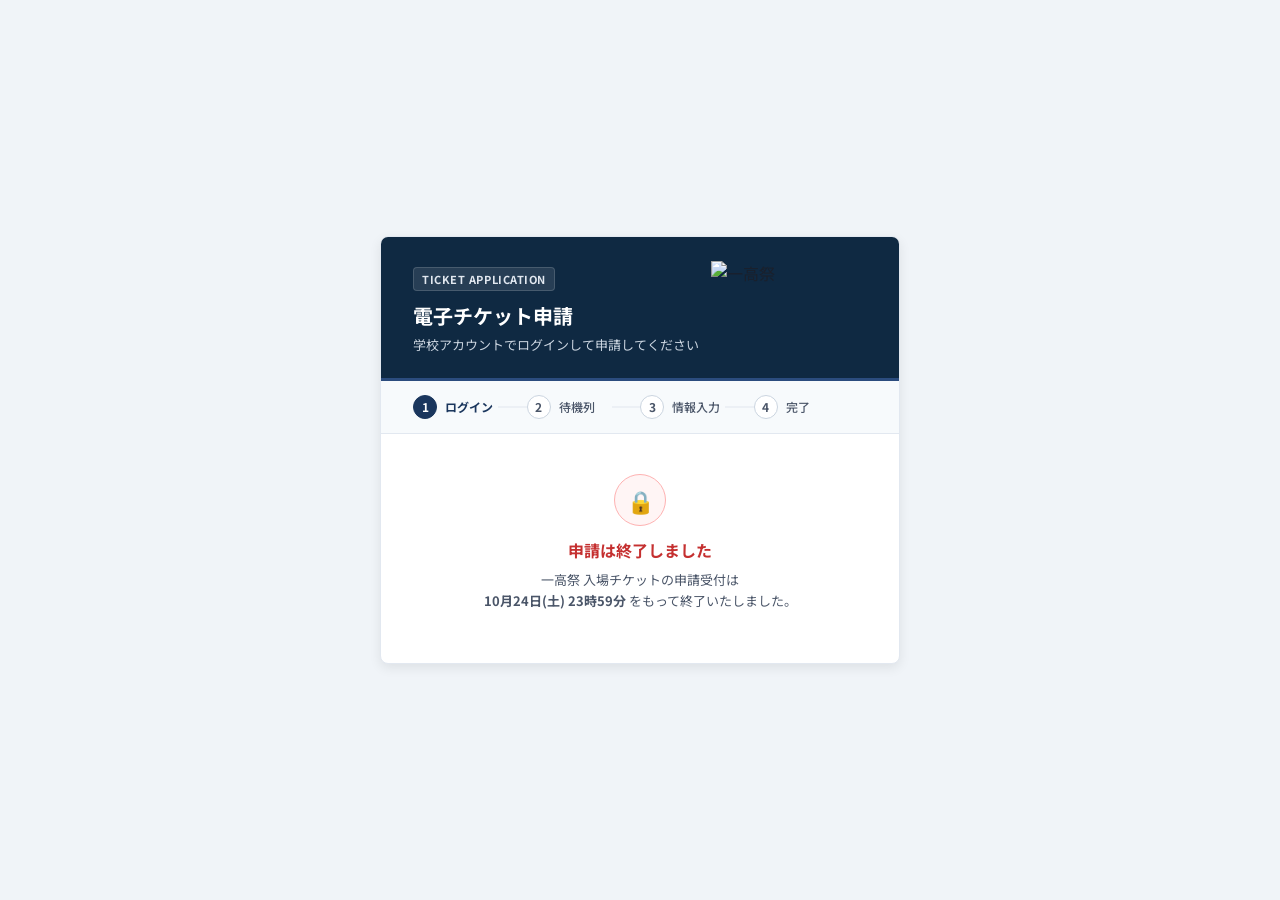
==== commit 0b805b33: "Update index.html" ====
--- a/ticket-form/index.html
+++ b/ticket-form/index.html
@@ -1000,7 +1000,7 @@
   const APPLICATION_START_LABEL = "10月09日12時00分";
 
   const APPLICATION_END_AT = new Date("2026-10-24T23:59:00+09:00");
-  const APPLICATION_END_LABEL = "10月24日(水) 23時59分";
+  const APPLICATION_END_LABEL = "10月24日(土) 23時59分";
 
   /* 申請終了画面の表示処理 */
   function showApplicationClosedState() {
